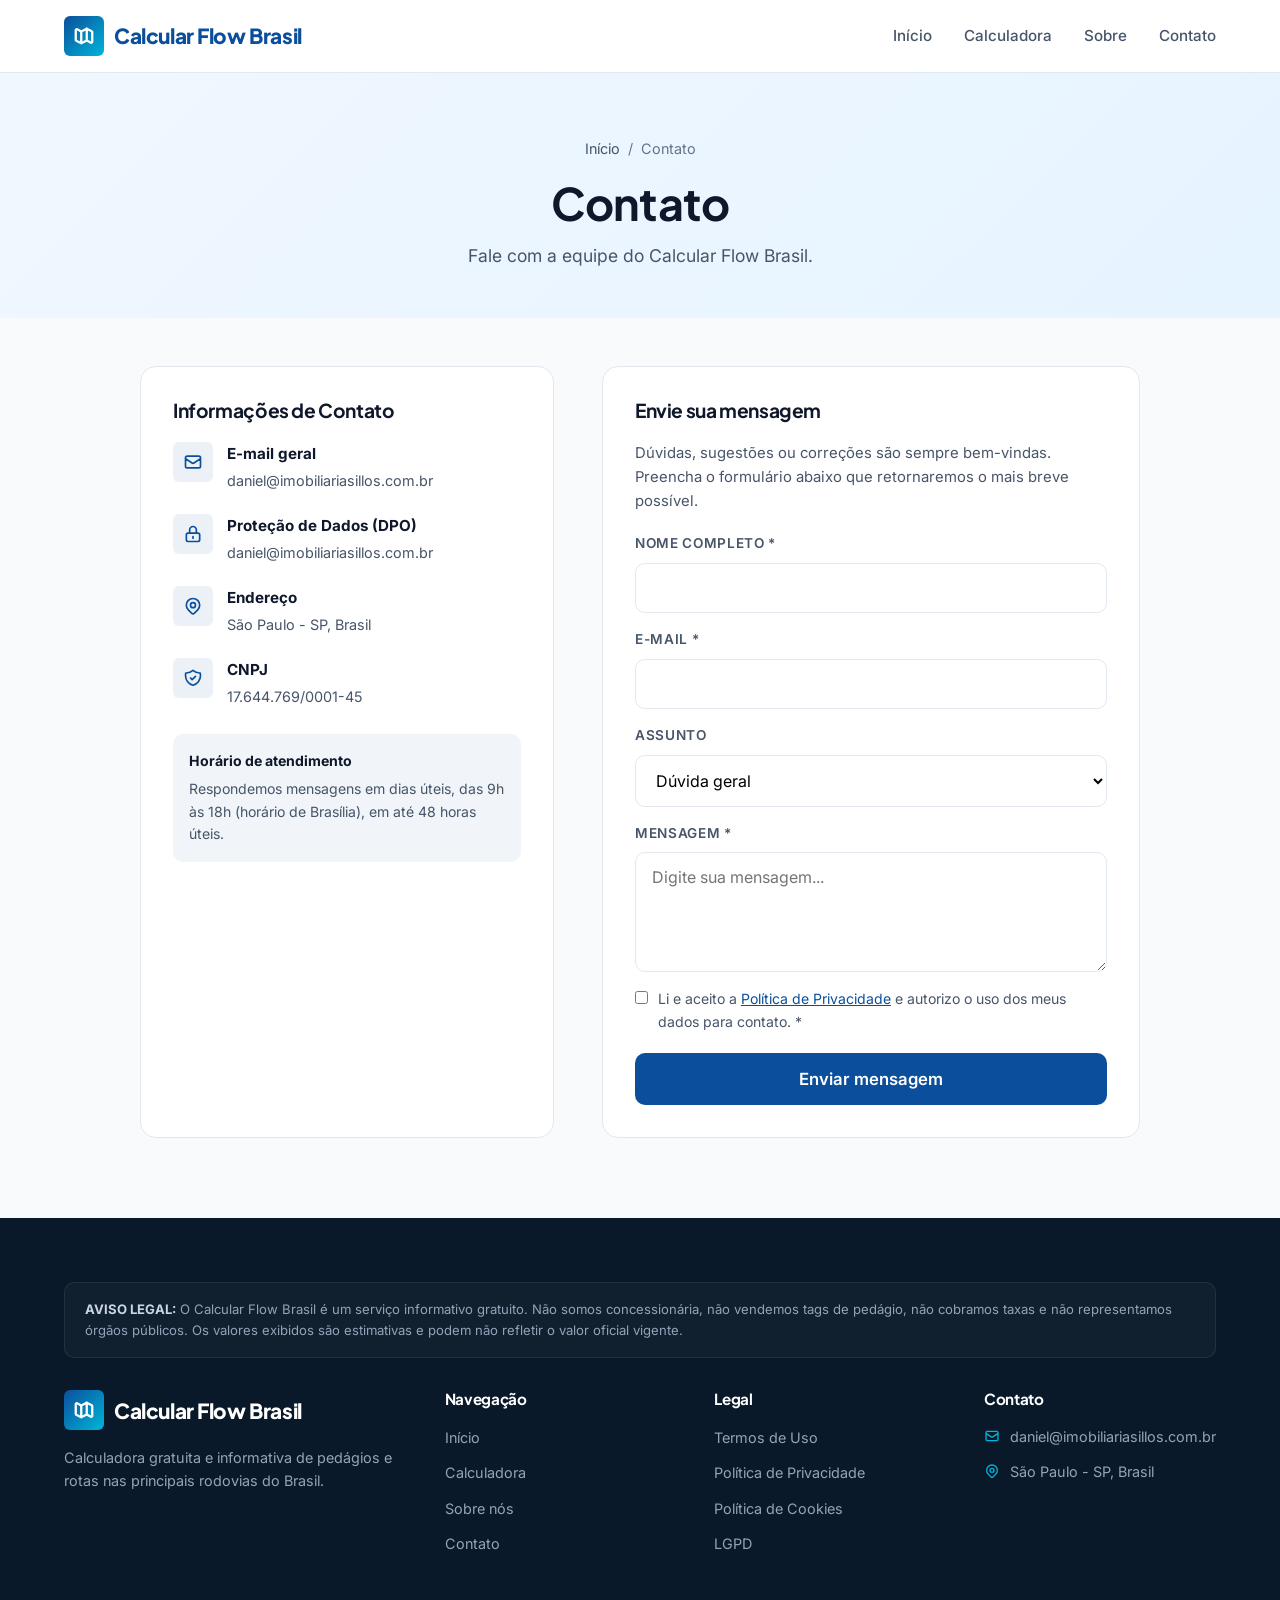
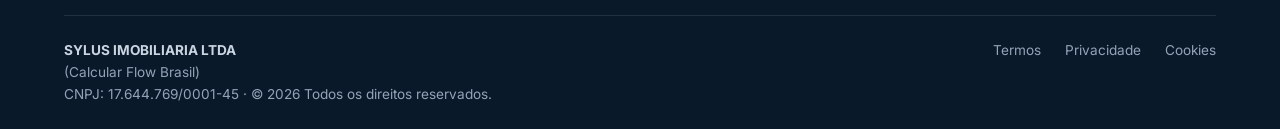
==== pages/contato.html @ 5f9f542f "Add files via upload" ====
<!DOCTYPE html>
<html lang="pt-BR">
<head>
<meta charset="UTF-8">
<meta name="viewport" content="width=device-width, initial-scale=1.0">
<title>Contato - Calcular Flow Brasil</title>
<meta name="description" content="Entre em contato com o Calcular Flow Brasil. Dúvidas, sugestões ou correções.">
<meta name="robots" content="index, follow">
<link rel="canonical" href="https://calcularflowbrasil.com.br/pages/contato.html">

<link rel="preconnect" href="https://fonts.googleapis.com">
<link rel="preconnect" href="https://fonts.gstatic.com" crossorigin>
<link href="https://fonts.googleapis.com/css2?family=Plus+Jakarta+Sans:wght@500;600;700;800&family=Inter:wght@400;500;600;700&display=swap" rel="stylesheet">
<link rel="stylesheet" href="../assets/styles.css">
</head>
<body>

<header class="site-header">
    <div class="container header-inner">
        <a href="../index.html" class="logo">
            <span class="logo-icon">
                <svg width="22" height="22" fill="none" viewBox="0 0 24 24" stroke="currentColor" stroke-width="2.5">
                    <path stroke-linecap="round" stroke-linejoin="round" d="M9 20l-5.447-2.724A1 1 0 013 16.382V5.618a1 1 0 011.447-.894L9 7m0 13l6-3m-6 3V7m6 10l4.553 2.276A1 1 0 0021 18.382V7.618a1 1 0 00-.553-.894L15 4m0 13V4m0 0L9 7"/>
                </svg>
            </span>
            Calcular Flow Brasil
        </a>
        <nav class="nav">
            <a href="../index.html">Início</a>
            <a href="../index.html#calculadora">Calculadora</a>
            <a href="sobre.html">Sobre</a>
            <a href="contato.html">Contato</a>
        </nav>
        <button class="menu-toggle" aria-label="Abrir menu">☰</button>
    </div>
</header>

<section class="page-hero">
    <div class="container">
        <div class="breadcrumb">
            <a href="../index.html">Início</a> &nbsp;/&nbsp; Contato
        </div>
        <h1>Contato</h1>
        <p>Fale com a equipe do Calcular Flow Brasil.</p>
    </div>
</section>

<section class="section" style="padding-top: 48px;">
    <div class="container">
        <div class="contact-grid">
            <div class="contact-info">
                <h3>Informações de Contato</h3>
                <div class="contact-info-item">
                    <div class="contact-info-item-icon">
                        <svg width="20" height="20" fill="none" viewBox="0 0 24 24" stroke="currentColor" stroke-width="2">
                            <path stroke-linecap="round" stroke-linejoin="round" d="M3 8l7.89 5.26a2 2 0 002.22 0L21 8M5 19h14a2 2 0 002-2V7a2 2 0 00-2-2H5a2 2 0 00-2 2v10a2 2 0 002 2z"/>
                        </svg>
                    </div>
                    <div>
                        <strong>E-mail geral</strong>
                        <span>daniel@imobiliariasillos.com.br</span>
                    </div>
                </div>
                <div class="contact-info-item">
                    <div class="contact-info-item-icon">
                        <svg width="20" height="20" fill="none" viewBox="0 0 24 24" stroke="currentColor" stroke-width="2">
                            <path stroke-linecap="round" stroke-linejoin="round" d="M12 15v2m-6 4h12a2 2 0 002-2v-6a2 2 0 00-2-2H6a2 2 0 00-2 2v6a2 2 0 002 2zm10-10V7a4 4 0 00-8 0v4h8z"/>
                        </svg>
                    </div>
                    <div>
                        <strong>Proteção de Dados (DPO)</strong>
                        <span>daniel@imobiliariasillos.com.br</span>
                    </div>
                </div>
                <div class="contact-info-item">
                    <div class="contact-info-item-icon">
                        <svg width="20" height="20" fill="none" viewBox="0 0 24 24" stroke="currentColor" stroke-width="2">
                            <path stroke-linecap="round" stroke-linejoin="round" d="M17.657 16.657L13.414 20.9a1.998 1.998 0 01-2.827 0l-4.244-4.243a8 8 0 1111.314 0z"/>
                            <path stroke-linecap="round" stroke-linejoin="round" d="M15 11a3 3 0 11-6 0 3 3 0 016 0z"/>
                        </svg>
                    </div>
                    <div>
                        <strong>Endereço</strong>
                        <span>São Paulo - SP, Brasil</span>
                    </div>
                </div>
                <div class="contact-info-item">
                    <div class="contact-info-item-icon">
                        <svg width="20" height="20" fill="none" viewBox="0 0 24 24" stroke="currentColor" stroke-width="2">
                            <path stroke-linecap="round" stroke-linejoin="round" d="M9 12l2 2 4-4m5.618-4.016A11.955 11.955 0 0112 2.944a11.955 11.955 0 01-8.618 3.04A12.02 12.02 0 003 9c0 5.591 3.824 10.29 9 11.622 5.176-1.332 9-6.03 9-11.622 0-1.042-.133-2.052-.382-3.016z"/>
                        </svg>
                    </div>
                    <div>
                        <strong>CNPJ</strong>
                        <span>17.644.769/0001-45</span>
                    </div>
                </div>
                <div style="margin-top: 24px; padding: 16px; background: var(--color-surface-alt); border-radius: var(--radius-md); font-size: 0.88rem; color: var(--color-text-muted); line-height: 1.6;">
                    <strong style="color: var(--color-text); display: block; margin-bottom: 6px;">Horário de atendimento</strong>
                    Respondemos mensagens em dias úteis, das 9h às 18h (horário de Brasília), em até 48 horas úteis.
                </div>
            </div>

            <div class="contact-form">
                <h3>Envie sua mensagem</h3>
                <p style="color: var(--color-text-muted); font-size: 0.93rem; margin-bottom: 20px;">
                    Dúvidas, sugestões ou correções são sempre bem-vindas. Preencha o formulário abaixo que retornaremos o mais breve possível.
                </p>

                <div class="form-message" id="form-message"></div>

                <form id="contact-form">
                    <div class="form-group">
                        <label class="form-label" for="nome">Nome completo *</label>
                        <input type="text" id="nome" name="nome" class="form-input" required>
                    </div>
                    <div class="form-group">
                        <label class="form-label" for="email">E-mail *</label>
                        <input type="email" id="email" name="email" class="form-input" required>
                    </div>
                    <div class="form-group">
                        <label class="form-label" for="assunto">Assunto</label>
                        <select id="assunto" name="assunto" class="form-select">
                            <option value="duvida">Dúvida geral</option>
                            <option value="correcao">Correção de valor</option>
                            <option value="sugestao">Sugestão de melhoria</option>
                            <option value="dpo">Proteção de dados (LGPD)</option>
                            <option value="imprensa">Imprensa</option>
                            <option value="outro">Outro</option>
                        </select>
                    </div>
                    <div class="form-group">
                        <label class="form-label" for="mensagem">Mensagem *</label>
                        <textarea id="mensagem" name="mensagem" class="form-input" required placeholder="Digite sua mensagem..."></textarea>
                    </div>
                    <div style="display: flex; align-items: flex-start; gap: 10px; margin-bottom: 20px; font-size: 0.88rem; color: var(--color-text-muted);">
                        <input type="checkbox" id="privacy-consent" required style="margin-top: 3px; accent-color: var(--color-primary);">
                        <label for="privacy-consent">
                            Li e aceito a <a href="privacidade.html" target="_blank" style="color: var(--color-primary); text-decoration: underline;">Política de Privacidade</a> e autorizo o uso dos meus dados para contato. *
                        </label>
                    </div>
                    <button type="submit" class="btn btn-primary btn-block btn-lg">Enviar mensagem</button>
                </form>
            </div>
        </div>
    </div>
</section>

<footer class="site-footer">
    <div class="container">
        <div class="footer-disclaimer">
            <strong>AVISO LEGAL:</strong> O Calcular Flow Brasil é um serviço informativo gratuito. Não somos concessionária, não vendemos tags de pedágio, não cobramos taxas e não representamos órgãos públicos. Os valores exibidos são estimativas e podem não refletir o valor oficial vigente.
        </div>
        <div class="footer-grid">
            <div class="footer-brand">
                <div class="logo">
                    <span class="logo-icon">
                        <svg width="22" height="22" fill="none" viewBox="0 0 24 24" stroke="currentColor" stroke-width="2.5">
                            <path stroke-linecap="round" stroke-linejoin="round" d="M9 20l-5.447-2.724A1 1 0 013 16.382V5.618a1 1 0 011.447-.894L9 7m0 13l6-3m-6 3V7m6 10l4.553 2.276A1 1 0 0021 18.382V7.618a1 1 0 00-.553-.894L15 4m0 13V4m0 0L9 7"/>
                        </svg>
                    </span>
                    Calcular Flow Brasil
                </div>
                <p>Calculadora gratuita e informativa de pedágios e rotas nas principais rodovias do Brasil.</p>
            </div>
            <div class="footer-column">
                <h4>Navegação</h4>
                <ul>
                    <li><a href="../index.html">Início</a></li>
                    <li><a href="../index.html#calculadora">Calculadora</a></li>
                    <li><a href="sobre.html">Sobre nós</a></li>
                    <li><a href="contato.html">Contato</a></li>
                </ul>
            </div>
            <div class="footer-column">
                <h4>Legal</h4>
                <ul>
                    <li><a href="termos.html">Termos de Uso</a></li>
                    <li><a href="privacidade.html">Política de Privacidade</a></li>
                    <li><a href="cookies.html">Política de Cookies</a></li>
                    <li><a href="lgpd.html">LGPD</a></li>
                </ul>
            </div>
            <div class="footer-column">
                <h4>Contato</h4>
                <div class="footer-contact-item">
                    <svg width="16" height="16" fill="none" viewBox="0 0 24 24" stroke="currentColor" stroke-width="2">
                        <path stroke-linecap="round" stroke-linejoin="round" d="M3 8l7.89 5.26a2 2 0 002.22 0L21 8M5 19h14a2 2 0 002-2V7a2 2 0 00-2-2H5a2 2 0 00-2 2v10a2 2 0 002 2z"/>
                    </svg>
                    <span>daniel@imobiliariasillos.com.br</span>
                </div>
                <div class="footer-contact-item">
                    <svg width="16" height="16" fill="none" viewBox="0 0 24 24" stroke="currentColor" stroke-width="2">
                        <path stroke-linecap="round" stroke-linejoin="round" d="M17.657 16.657L13.414 20.9a1.998 1.998 0 01-2.827 0l-4.244-4.243a8 8 0 1111.314 0z"/>
                        <path stroke-linecap="round" stroke-linejoin="round" d="M15 11a3 3 0 11-6 0 3 3 0 016 0z"/>
                    </svg>
                    <span>São Paulo - SP, Brasil</span>
                </div>
            </div>
        </div>
        <div class="footer-bottom">
            <div>
                <strong style="color: #CBD5E1;">SYLUS IMOBILIARIA LTDA</strong><br>
                <span style="color: #94A3B8;">(Calcular Flow Brasil)</span><br>
                CNPJ: 17.644.769/0001-45 &middot; © 2026 Todos os direitos reservados.
            </div>
            <div class="footer-legal">
                <a href="termos.html">Termos</a>
                <a href="privacidade.html">Privacidade</a>
                <a href="cookies.html">Cookies</a>
            </div>
        </div>
    </div>
</footer>

<script src="../assets/script.js"></script>
</body>
</html>
---- assets/styles.css ----
/* ===== Design System ===== */
:root {
    --color-primary: #0B4F9C;
    --color-primary-dark: #083A75;
    --color-primary-light: #1E6FC4;
    --color-accent: #00B5D8;
    --color-accent-dark: #0091AD;
    --color-success: #10B981;
    --color-warning: #F59E0B;
    --color-danger: #EF4444;

    --color-bg: #F8FAFC;
    --color-surface: #FFFFFF;
    --color-surface-alt: #F1F5F9;
    --color-border: #E2E8F0;
    --color-border-strong: #CBD5E1;

    --color-text: #0F172A;
    --color-text-muted: #475569;
    --color-text-light: #64748B;

    --shadow-sm: 0 1px 2px rgba(15, 23, 42, 0.06);
    --shadow-md: 0 4px 12px rgba(15, 23, 42, 0.08);
    --shadow-lg: 0 12px 32px rgba(15, 23, 42, 0.1);
    --shadow-xl: 0 24px 56px rgba(15, 23, 42, 0.14);

    --radius-sm: 6px;
    --radius-md: 10px;
    --radius-lg: 16px;
    --radius-xl: 24px;

    --font-display: 'Plus Jakarta Sans', system-ui, sans-serif;
    --font-body: 'Inter', system-ui, sans-serif;

    --container: 1200px;
}

* {
    box-sizing: border-box;
    margin: 0;
    padding: 0;
}

html {
    scroll-behavior: smooth;
}

body {
    font-family: var(--font-body);
    color: var(--color-text);
    background: var(--color-bg);
    line-height: 1.6;
    -webkit-font-smoothing: antialiased;
}

img {
    max-width: 100%;
    height: auto;
    display: block;
}

a {
    color: var(--color-primary);
    text-decoration: none;
    transition: color 0.2s;
}

a:hover {
    color: var(--color-primary-dark);
}

h1, h2, h3, h4, h5, h6 {
    font-family: var(--font-display);
    font-weight: 700;
    line-height: 1.2;
    color: var(--color-text);
    letter-spacing: -0.02em;
}

.container {
    max-width: var(--container);
    margin: 0 auto;
    padding: 0 24px;
}

/* ===== Header ===== */
.site-header {
    background: var(--color-surface);
    border-bottom: 1px solid var(--color-border);
    position: sticky;
    top: 0;
    z-index: 100;
    backdrop-filter: saturate(180%) blur(10px);
    background: rgba(255, 255, 255, 0.95);
}

.header-inner {
    display: flex;
    align-items: center;
    justify-content: space-between;
    height: 72px;
}

.logo {
    display: flex;
    align-items: center;
    gap: 10px;
    font-family: var(--font-display);
    font-weight: 800;
    font-size: 1.3rem;
    color: var(--color-primary);
    letter-spacing: -0.02em;
}

.logo-icon {
    width: 40px;
    height: 40px;
    background: linear-gradient(135deg, var(--color-primary) 0%, var(--color-accent) 100%);
    border-radius: var(--radius-sm);
    display: flex;
    align-items: center;
    justify-content: center;
    color: white;
    font-size: 1.2rem;
}

.nav {
    display: flex;
    gap: 32px;
    align-items: center;
}

.nav a {
    color: var(--color-text-muted);
    font-weight: 500;
    font-size: 0.95rem;
}

.nav a:hover, .nav a.active {
    color: var(--color-primary);
}

.menu-toggle {
    display: none;
    background: none;
    border: none;
    cursor: pointer;
    padding: 8px;
    font-size: 1.5rem;
    color: var(--color-text);
}

/* ===== Buttons ===== */
.btn {
    display: inline-flex;
    align-items: center;
    justify-content: center;
    gap: 8px;
    padding: 12px 24px;
    border-radius: var(--radius-md);
    font-weight: 600;
    font-size: 0.95rem;
    cursor: pointer;
    border: none;
    transition: all 0.2s;
    text-decoration: none;
    font-family: var(--font-body);
}

.btn-primary {
    background: var(--color-primary);
    color: white;
}

.btn-primary:hover {
    background: var(--color-primary-dark);
    color: white;
    transform: translateY(-1px);
    box-shadow: var(--shadow-md);
}

.btn-secondary {
    background: var(--color-surface);
    color: var(--color-primary);
    border: 1px solid var(--color-border-strong);
}

.btn-secondary:hover {
    background: var(--color-surface-alt);
    border-color: var(--color-primary);
}

.btn-lg {
    padding: 16px 32px;
    font-size: 1.05rem;
}

.btn-block {
    width: 100%;
}

/* ===== Hero ===== */
.hero {
    position: relative;
    padding: 80px 0 100px;
    background: linear-gradient(135deg, #F0F7FF 0%, #E6F4FF 100%);
    overflow: hidden;
}

.hero::before {
    content: "";
    position: absolute;
    top: -100px;
    right: -100px;
    width: 500px;
    height: 500px;
    background: radial-gradient(circle, rgba(0, 181, 216, 0.15) 0%, transparent 70%);
    border-radius: 50%;
}

.hero::after {
    content: "";
    position: absolute;
    bottom: -150px;
    left: -100px;
    width: 400px;
    height: 400px;
    background: radial-gradient(circle, rgba(11, 79, 156, 0.12) 0%, transparent 70%);
    border-radius: 50%;
}

.hero-inner {
    position: relative;
    display: grid;
    grid-template-columns: 1.1fr 1fr;
    gap: 64px;
    align-items: center;
}

.hero-badge {
    display: inline-flex;
    align-items: center;
    gap: 8px;
    padding: 6px 14px;
    background: rgba(255, 255, 255, 0.8);
    border: 1px solid var(--color-border);
    border-radius: 999px;
    font-size: 0.85rem;
    color: var(--color-primary);
    font-weight: 600;
    margin-bottom: 20px;
}

.hero h1 {
    font-size: clamp(2.2rem, 4.5vw, 3.4rem);
    margin-bottom: 20px;
}

.hero h1 span {
    background: linear-gradient(135deg, var(--color-primary) 0%, var(--color-accent) 100%);
    -webkit-background-clip: text;
    -webkit-text-fill-color: transparent;
    background-clip: text;
}

.hero-description {
    font-size: 1.15rem;
    color: var(--color-text-muted);
    margin-bottom: 32px;
    max-width: 540px;
}

.hero-trust {
    display: flex;
    gap: 24px;
    margin-top: 32px;
    flex-wrap: wrap;
}

.hero-trust-item {
    display: flex;
    align-items: center;
    gap: 8px;
    font-size: 0.9rem;
    color: var(--color-text-muted);
}

.hero-trust-item svg {
    color: var(--color-success);
    flex-shrink: 0;
}

.hero-image {
    position: relative;
    border-radius: var(--radius-xl);
    overflow: hidden;
    box-shadow: var(--shadow-xl);
}

.hero-image img {
    width: 100%;
    aspect-ratio: 16/10;
    object-fit: cover;
}

.hero-image-badge {
    position: absolute;
    bottom: 24px;
    left: 24px;
    background: white;
    padding: 16px 20px;
    border-radius: var(--radius-md);
    box-shadow: var(--shadow-lg);
    display: flex;
    align-items: center;
    gap: 12px;
}

.hero-image-badge strong {
    display: block;
    font-size: 1.1rem;
    color: var(--color-text);
}

.hero-image-badge small {
    color: var(--color-text-light);
    font-size: 0.8rem;
}

/* ===== Calculator Section ===== */
.calculator-section {
    padding: 64px 0;
    margin-top: -50px;
    position: relative;
    z-index: 2;
}

.calculator-card {
    background: var(--color-surface);
    border-radius: var(--radius-xl);
    padding: 40px;
    box-shadow: var(--shadow-xl);
    border: 1px solid var(--color-border);
}

.calculator-tabs {
    display: flex;
    gap: 8px;
    margin-bottom: 32px;
    border-bottom: 1px solid var(--color-border);
    padding-bottom: 0;
}

.tab-button {
    padding: 12px 20px;
    background: transparent;
    border: none;
    border-bottom: 2px solid transparent;
    font-weight: 600;
    color: var(--color-text-muted);
    cursor: pointer;
    font-size: 0.95rem;
    transition: all 0.2s;
    font-family: var(--font-body);
}

.tab-button.active {
    color: var(--color-primary);
    border-bottom-color: var(--color-primary);
}

.tab-button:hover:not(.active) {
    color: var(--color-text);
}

.calc-grid {
    display: grid;
    grid-template-columns: 1fr 1fr auto;
    gap: 16px;
    align-items: end;
}

.form-group {
    display: flex;
    flex-direction: column;
    gap: 8px;
}

.form-label {
    font-size: 0.85rem;
    font-weight: 600;
    color: var(--color-text-muted);
    text-transform: uppercase;
    letter-spacing: 0.05em;
}

.form-input {
    padding: 14px 16px;
    border: 1.5px solid var(--color-border);
    border-radius: var(--radius-md);
    font-size: 1rem;
    font-family: var(--font-body);
    background: var(--color-surface);
    transition: border-color 0.2s, box-shadow 0.2s;
    width: 100%;
}

.form-input:focus {
    outline: none;
    border-color: var(--color-primary);
    box-shadow: 0 0 0 3px rgba(11, 79, 156, 0.1);
}

.form-select {
    padding: 14px 16px;
    border: 1.5px solid var(--color-border);
    border-radius: var(--radius-md);
    font-size: 1rem;
    font-family: var(--font-body);
    background: var(--color-surface);
    cursor: pointer;
    width: 100%;
}

.vehicle-select {
    display: grid;
    grid-template-columns: repeat(4, 1fr);
    gap: 10px;
    margin-top: 24px;
}

.vehicle-option {
    border: 1.5px solid var(--color-border);
    border-radius: var(--radius-md);
    padding: 14px 10px;
    cursor: pointer;
    text-align: center;
    transition: all 0.2s;
    background: var(--color-surface);
    display: flex;
    flex-direction: column;
    align-items: center;
    gap: 6px;
}

.vehicle-option:hover {
    border-color: var(--color-primary);
    background: var(--color-surface-alt);
}

.vehicle-option.selected {
    border-color: var(--color-primary);
    background: rgba(11, 79, 156, 0.05);
    box-shadow: 0 0 0 1px var(--color-primary);
}

.vehicle-option svg {
    color: var(--color-primary);
}

.vehicle-option span {
    font-size: 0.85rem;
    font-weight: 600;
    color: var(--color-text);
}

.vehicle-option small {
    font-size: 0.7rem;
    color: var(--color-text-light);
}

/* ===== Sections ===== */
.section {
    padding: 80px 0;
}

.section-header {
    text-align: center;
    max-width: 700px;
    margin: 0 auto 56px;
}

.section-eyebrow {
    display: inline-block;
    color: var(--color-primary);
    font-size: 0.85rem;
    font-weight: 700;
    text-transform: uppercase;
    letter-spacing: 0.1em;
    margin-bottom: 12px;
}

.section-title {
    font-size: clamp(1.8rem, 3.5vw, 2.5rem);
    margin-bottom: 16px;
}

.section-subtitle {
    color: var(--color-text-muted);
    font-size: 1.1rem;
}

/* ===== Features Grid ===== */
.features-grid {
    display: grid;
    grid-template-columns: repeat(3, 1fr);
    gap: 24px;
}

.feature-card {
    background: var(--color-surface);
    padding: 32px;
    border-radius: var(--radius-lg);
    border: 1px solid var(--color-border);
    transition: all 0.3s;
}

.feature-card:hover {
    transform: translateY(-4px);
    box-shadow: var(--shadow-lg);
    border-color: var(--color-primary-light);
}

.feature-icon {
    width: 56px;
    height: 56px;
    background: linear-gradient(135deg, rgba(11, 79, 156, 0.1) 0%, rgba(0, 181, 216, 0.1) 100%);
    border-radius: var(--radius-md);
    display: flex;
    align-items: center;
    justify-content: center;
    color: var(--color-primary);
    margin-bottom: 20px;
}

.feature-card h3 {
    font-size: 1.25rem;
    margin-bottom: 12px;
}

.feature-card p {
    color: var(--color-text-muted);
    font-size: 0.95rem;
}

/* ===== How it works ===== */
.steps {
    display: grid;
    grid-template-columns: repeat(3, 1fr);
    gap: 24px;
    position: relative;
}

.step {
    background: var(--color-surface);
    padding: 32px;
    border-radius: var(--radius-lg);
    border: 1px solid var(--color-border);
    position: relative;
}

.step-number {
    display: inline-flex;
    align-items: center;
    justify-content: center;
    width: 44px;
    height: 44px;
    background: var(--color-primary);
    color: white;
    font-weight: 800;
    font-size: 1.1rem;
    border-radius: 50%;
    margin-bottom: 16px;
    font-family: var(--font-display);
}

.step h3 {
    font-size: 1.2rem;
    margin-bottom: 8px;
}

.step p {
    color: var(--color-text-muted);
    font-size: 0.95rem;
}

/* ===== Info Section with Image ===== */
.info-section {
    background: var(--color-surface);
    border-top: 1px solid var(--color-border);
    border-bottom: 1px solid var(--color-border);
}

.info-grid {
    display: grid;
    grid-template-columns: 1fr 1fr;
    gap: 64px;
    align-items: center;
}

.info-image {
    border-radius: var(--radius-xl);
    overflow: hidden;
    box-shadow: var(--shadow-lg);
}

.info-image img {
    width: 100%;
    aspect-ratio: 4/3;
    object-fit: cover;
}

.info-content h2 {
    font-size: clamp(1.8rem, 3vw, 2.3rem);
    margin-bottom: 20px;
}

.info-content p {
    color: var(--color-text-muted);
    font-size: 1.05rem;
    margin-bottom: 16px;
}

.info-list {
    list-style: none;
    padding: 0;
    margin: 24px 0 32px;
}

.info-list li {
    display: flex;
    align-items: flex-start;
    gap: 12px;
    margin-bottom: 14px;
    color: var(--color-text);
    font-size: 1rem;
}

.info-list li svg {
    color: var(--color-success);
    flex-shrink: 0;
    margin-top: 2px;
}

/* ===== FAQ ===== */
.faq-list {
    max-width: 800px;
    margin: 0 auto;
}

.faq-item {
    background: var(--color-surface);
    border: 1px solid var(--color-border);
    border-radius: var(--radius-md);
    margin-bottom: 12px;
    overflow: hidden;
    transition: box-shadow 0.2s;
}

.faq-item:hover {
    box-shadow: var(--shadow-sm);
}

.faq-question {
    padding: 20px 24px;
    display: flex;
    justify-content: space-between;
    align-items: center;
    cursor: pointer;
    font-weight: 600;
    color: var(--color-text);
    font-size: 1.02rem;
    user-select: none;
}

.faq-icon {
    transition: transform 0.3s;
    color: var(--color-primary);
    flex-shrink: 0;
    margin-left: 16px;
}

.faq-item.active .faq-icon {
    transform: rotate(45deg);
}

.faq-answer {
    max-height: 0;
    overflow: hidden;
    transition: max-height 0.3s ease;
}

.faq-item.active .faq-answer {
    max-height: 500px;
}

.faq-answer-inner {
    padding: 0 24px 20px;
    color: var(--color-text-muted);
    line-height: 1.7;
}

/* ===== CTA Section ===== */
.cta-section {
    background: linear-gradient(135deg, var(--color-primary) 0%, var(--color-primary-dark) 100%);
    color: white;
    text-align: center;
    position: relative;
    overflow: hidden;
}

.cta-section::before {
    content: "";
    position: absolute;
    inset: 0;
    background: radial-gradient(circle at 20% 50%, rgba(0, 181, 216, 0.25) 0%, transparent 50%);
}

.cta-section .container {
    position: relative;
    z-index: 1;
}

.cta-section h2 {
    color: white;
    font-size: clamp(1.8rem, 3vw, 2.4rem);
    margin-bottom: 16px;
}

.cta-section p {
    color: rgba(255, 255, 255, 0.9);
    font-size: 1.1rem;
    margin-bottom: 32px;
    max-width: 600px;
    margin-left: auto;
    margin-right: auto;
}

.cta-section .btn-primary {
    background: white;
    color: var(--color-primary);
}

.cta-section .btn-primary:hover {
    background: var(--color-bg);
}

/* ===== Footer ===== */
.site-footer {
    background: #0A1929;
    color: #94A3B8;
    padding: 64px 0 24px;
}

.footer-grid {
    display: grid;
    grid-template-columns: 1.5fr 1fr 1fr 1fr;
    gap: 48px;
    margin-bottom: 48px;
}

.footer-brand .logo {
    color: white;
    margin-bottom: 16px;
}

.footer-brand p {
    color: #94A3B8;
    font-size: 0.9rem;
    margin-bottom: 20px;
    line-height: 1.6;
}

.footer-column h4 {
    color: white;
    font-size: 0.95rem;
    margin-bottom: 16px;
    font-family: var(--font-display);
    font-weight: 700;
}

.footer-column ul {
    list-style: none;
    padding: 0;
}

.footer-column li {
    margin-bottom: 10px;
}

.footer-column a {
    color: #94A3B8;
    font-size: 0.9rem;
    transition: color 0.2s;
}

.footer-column a:hover {
    color: white;
}

.footer-contact-item {
    display: flex;
    align-items: flex-start;
    gap: 10px;
    color: #94A3B8;
    font-size: 0.9rem;
    margin-bottom: 12px;
}

.footer-contact-item svg {
    flex-shrink: 0;
    margin-top: 3px;
    color: var(--color-accent);
}

.footer-bottom {
    border-top: 1px solid rgba(255, 255, 255, 0.1);
    padding-top: 24px;
    display: flex;
    flex-wrap: wrap;
    justify-content: space-between;
    gap: 16px;
    font-size: 0.85rem;
}

.footer-bottom a {
    color: #94A3B8;
}

.footer-legal {
    display: flex;
    gap: 24px;
    flex-wrap: wrap;
}

.footer-disclaimer {
    background: rgba(255, 255, 255, 0.03);
    border: 1px solid rgba(255, 255, 255, 0.08);
    border-radius: var(--radius-md);
    padding: 16px 20px;
    margin-bottom: 32px;
    font-size: 0.82rem;
    line-height: 1.6;
    color: #94A3B8;
}

.footer-disclaimer strong {
    color: #CBD5E1;
}

/* ===== Cookie Banner ===== */
.cookie-banner {
    position: fixed;
    bottom: 20px;
    left: 20px;
    right: 20px;
    max-width: 520px;
    margin: 0 auto;
    background: var(--color-surface);
    border-radius: var(--radius-lg);
    box-shadow: var(--shadow-xl);
    padding: 24px;
    z-index: 9999;
    border: 1px solid var(--color-border);
    transform: translateY(200%);
    transition: transform 0.4s ease;
}

.cookie-banner.show {
    transform: translateY(0);
}

.cookie-banner h4 {
    font-size: 1.05rem;
    margin-bottom: 10px;
    display: flex;
    align-items: center;
    gap: 8px;
}

.cookie-banner p {
    font-size: 0.88rem;
    color: var(--color-text-muted);
    margin-bottom: 16px;
    line-height: 1.6;
}

.cookie-banner p a {
    color: var(--color-primary);
    text-decoration: underline;
}

.cookie-actions {
    display: flex;
    gap: 10px;
    flex-wrap: wrap;
}

.cookie-actions .btn {
    flex: 1;
    padding: 10px 16px;
    font-size: 0.9rem;
}

/* ===== Terms Modal ===== */
.terms-modal {
    position: fixed;
    inset: 0;
    background: rgba(15, 23, 42, 0.7);
    backdrop-filter: blur(4px);
    display: flex;
    align-items: center;
    justify-content: center;
    z-index: 10000;
    padding: 20px;
    opacity: 0;
    visibility: hidden;
    transition: opacity 0.3s, visibility 0.3s;
}

.terms-modal.show {
    opacity: 1;
    visibility: visible;
}

.terms-modal-content {
    background: var(--color-surface);
    border-radius: var(--radius-lg);
    max-width: 600px;
    width: 100%;
    max-height: 85vh;
    overflow: hidden;
    display: flex;
    flex-direction: column;
    transform: scale(0.95);
    transition: transform 0.3s;
}

.terms-modal.show .terms-modal-content {
    transform: scale(1);
}

.terms-modal-header {
    padding: 24px 32px;
    border-bottom: 1px solid var(--color-border);
}

.terms-modal-header h2 {
    font-size: 1.3rem;
    margin: 0;
}

.terms-modal-body {
    padding: 24px 32px;
    overflow-y: auto;
    flex: 1;
    font-size: 0.92rem;
    color: var(--color-text-muted);
    line-height: 1.7;
}

.terms-modal-body h4 {
    color: var(--color-text);
    margin: 16px 0 8px;
    font-size: 1rem;
}

.terms-modal-body p {
    margin-bottom: 12px;
}

.terms-checkbox {
    display: flex;
    align-items: flex-start;
    gap: 10px;
    padding: 16px 32px;
    background: var(--color-surface-alt);
    font-size: 0.9rem;
    cursor: pointer;
    user-select: none;
}

.terms-checkbox input[type="checkbox"] {
    margin-top: 3px;
    width: 18px;
    height: 18px;
    accent-color: var(--color-primary);
    cursor: pointer;
}

.terms-checkbox a {
    color: var(--color-primary);
    text-decoration: underline;
}

.terms-modal-footer {
    padding: 20px 32px;
    border-top: 1px solid var(--color-border);
    display: flex;
    justify-content: flex-end;
    gap: 10px;
}

.terms-modal-footer .btn {
    min-width: 120px;
}

.terms-modal-footer .btn:disabled {
    background: var(--color-border-strong);
    cursor: not-allowed;
    transform: none;
    box-shadow: none;
}

/* ===== Result Card ===== */
.result-card {
    margin-top: 32px;
    padding: 24px;
    background: linear-gradient(135deg, rgba(11, 79, 156, 0.04) 0%, rgba(0, 181, 216, 0.04) 100%);
    border: 1px solid var(--color-border);
    border-radius: var(--radius-md);
    display: none;
}

.result-card.show {
    display: block;
    animation: fadeIn 0.4s ease;
}

@keyframes fadeIn {
    from { opacity: 0; transform: translateY(10px); }
    to { opacity: 1; transform: translateY(0); }
}

.result-header {
    display: flex;
    justify-content: space-between;
    align-items: center;
    margin-bottom: 20px;
    flex-wrap: wrap;
    gap: 12px;
}

.result-header h3 {
    font-size: 1.2rem;
}

.result-summary {
    display: grid;
    grid-template-columns: repeat(4, 1fr);
    gap: 16px;
    margin-bottom: 24px;
}

.result-stat {
    background: var(--color-surface);
    padding: 14px;
    border-radius: var(--radius-sm);
    border: 1px solid var(--color-border);
}

.result-stat-label {
    font-size: 0.75rem;
    color: var(--color-text-light);
    text-transform: uppercase;
    letter-spacing: 0.05em;
    margin-bottom: 4px;
    font-weight: 600;
}

.result-stat-value {
    font-size: 1.3rem;
    font-weight: 700;
    color: var(--color-text);
    font-family: var(--font-display);
}

.result-stat-value.primary {
    color: var(--color-primary);
}

.toll-list {
    list-style: none;
    padding: 0;
}

.toll-list li {
    padding: 12px 16px;
    background: var(--color-surface);
    border: 1px solid var(--color-border);
    border-radius: var(--radius-sm);
    margin-bottom: 8px;
    display: flex;
    justify-content: space-between;
    align-items: center;
    font-size: 0.92rem;
}

.toll-list li .toll-name {
    display: flex;
    align-items: center;
    gap: 10px;
}

.toll-list li .toll-price {
    font-weight: 700;
    color: var(--color-primary);
}

.result-disclaimer {
    font-size: 0.82rem;
    color: var(--color-text-light);
    padding: 12px;
    background: rgba(245, 158, 11, 0.08);
    border-left: 3px solid var(--color-warning);
    border-radius: var(--radius-sm);
    margin-top: 16px;
}

/* ===== Legal Page ===== */
.legal-page {
    padding: 64px 0;
}

.legal-content {
    max-width: 820px;
    margin: 0 auto;
    background: var(--color-surface);
    padding: 48px;
    border-radius: var(--radius-lg);
    box-shadow: var(--shadow-sm);
    border: 1px solid var(--color-border);
}

.legal-content h1 {
    font-size: 2rem;
    margin-bottom: 8px;
}

.legal-content .last-updated {
    color: var(--color-text-light);
    font-size: 0.9rem;
    margin-bottom: 32px;
    padding-bottom: 20px;
    border-bottom: 1px solid var(--color-border);
}

.legal-content h2 {
    font-size: 1.35rem;
    margin: 32px 0 12px;
    color: var(--color-primary);
}

.legal-content h3 {
    font-size: 1.08rem;
    margin: 20px 0 10px;
}

.legal-content p {
    color: var(--color-text-muted);
    margin-bottom: 14px;
    line-height: 1.75;
}

.legal-content ul, .legal-content ol {
    color: var(--color-text-muted);
    margin: 12px 0 16px 24px;
    line-height: 1.75;
}

.legal-content li {
    margin-bottom: 6px;
}

.legal-content strong {
    color: var(--color-text);
}

.legal-content a {
    color: var(--color-primary);
    text-decoration: underline;
}

.legal-content table {
    width: 100%;
    border-collapse: collapse;
    margin: 16px 0;
    font-size: 0.93rem;
}

.legal-content th, .legal-content td {
    border: 1px solid var(--color-border);
    padding: 10px 14px;
    text-align: left;
}

.legal-content th {
    background: var(--color-surface-alt);
    font-weight: 600;
    color: var(--color-text);
}

/* ===== Page Hero (secondary pages) ===== */
.page-hero {
    background: linear-gradient(135deg, #F0F7FF 0%, #E6F4FF 100%);
    padding: 64px 0 48px;
    text-align: center;
}

.page-hero h1 {
    font-size: clamp(2rem, 4vw, 2.8rem);
    margin-bottom: 12px;
}

.page-hero p {
    color: var(--color-text-muted);
    font-size: 1.1rem;
    max-width: 600px;
    margin: 0 auto;
}

.breadcrumb {
    color: var(--color-text-light);
    font-size: 0.9rem;
    margin-bottom: 16px;
}

.breadcrumb a {
    color: var(--color-text-muted);
}

/* ===== Contact Page ===== */
.contact-grid {
    display: grid;
    grid-template-columns: 1fr 1.3fr;
    gap: 48px;
    max-width: 1000px;
    margin: 0 auto;
}

.contact-info {
    background: var(--color-surface);
    padding: 32px;
    border-radius: var(--radius-lg);
    border: 1px solid var(--color-border);
}

.contact-info h3 {
    font-size: 1.2rem;
    margin-bottom: 20px;
}

.contact-info-item {
    display: flex;
    gap: 14px;
    margin-bottom: 20px;
    align-items: flex-start;
}

.contact-info-item-icon {
    width: 40px;
    height: 40px;
    background: rgba(11, 79, 156, 0.08);
    border-radius: var(--radius-sm);
    display: flex;
    align-items: center;
    justify-content: center;
    color: var(--color-primary);
    flex-shrink: 0;
}

.contact-info-item strong {
    display: block;
    color: var(--color-text);
    margin-bottom: 2px;
    font-size: 0.95rem;
}

.contact-info-item span {
    color: var(--color-text-muted);
    font-size: 0.9rem;
}

.contact-form {
    background: var(--color-surface);
    padding: 32px;
    border-radius: var(--radius-lg);
    border: 1px solid var(--color-border);
}

.contact-form h3 {
    font-size: 1.2rem;
    margin-bottom: 20px;
}

.contact-form .form-group {
    margin-bottom: 16px;
}

.contact-form textarea.form-input {
    resize: vertical;
    min-height: 120px;
    font-family: var(--font-body);
}

.form-message {
    padding: 12px 16px;
    border-radius: var(--radius-sm);
    margin-bottom: 16px;
    display: none;
    font-size: 0.92rem;
}

.form-message.success {
    display: block;
    background: rgba(16, 185, 129, 0.1);
    color: var(--color-success);
    border: 1px solid rgba(16, 185, 129, 0.25);
}

/* ===== Responsive ===== */
@media (max-width: 960px) {
    .hero-inner,
    .info-grid,
    .contact-grid {
        grid-template-columns: 1fr;
        gap: 40px;
    }

    .features-grid,
    .steps {
        grid-template-columns: 1fr;
    }

    .footer-grid {
        grid-template-columns: 1fr 1fr;
        gap: 32px;
    }

    .calc-grid {
        grid-template-columns: 1fr;
    }

    .vehicle-select {
        grid-template-columns: repeat(2, 1fr);
    }

    .result-summary {
        grid-template-columns: repeat(2, 1fr);
    }
}

@media (max-width: 640px) {
    .nav {
        display: none;
        position: absolute;
        top: 72px;
        left: 0;
        right: 0;
        background: white;
        flex-direction: column;
        gap: 0;
        padding: 16px;
        box-shadow: var(--shadow-md);
        border-top: 1px solid var(--color-border);
    }

    .nav.open {
        display: flex;
    }

    .nav a {
        padding: 12px 16px;
        width: 100%;
        border-radius: var(--radius-sm);
    }

    .nav a:hover {
        background: var(--color-surface-alt);
    }

    .menu-toggle {
        display: block;
    }

    .hero {
        padding: 48px 0 72px;
    }

    .section, .legal-page {
        padding: 48px 0;
    }

    .calculator-card,
    .legal-content {
        padding: 24px;
    }

    .footer-grid {
        grid-template-columns: 1fr;
    }

    .cookie-banner {
        left: 12px;
        right: 12px;
        bottom: 12px;
        padding: 20px;
    }

    .terms-modal-content {
        max-height: 90vh;
    }

    .terms-modal-header,
    .terms-modal-body,
    .terms-checkbox,
    .terms-modal-footer {
        padding-left: 20px;
        padding-right: 20px;
    }
}
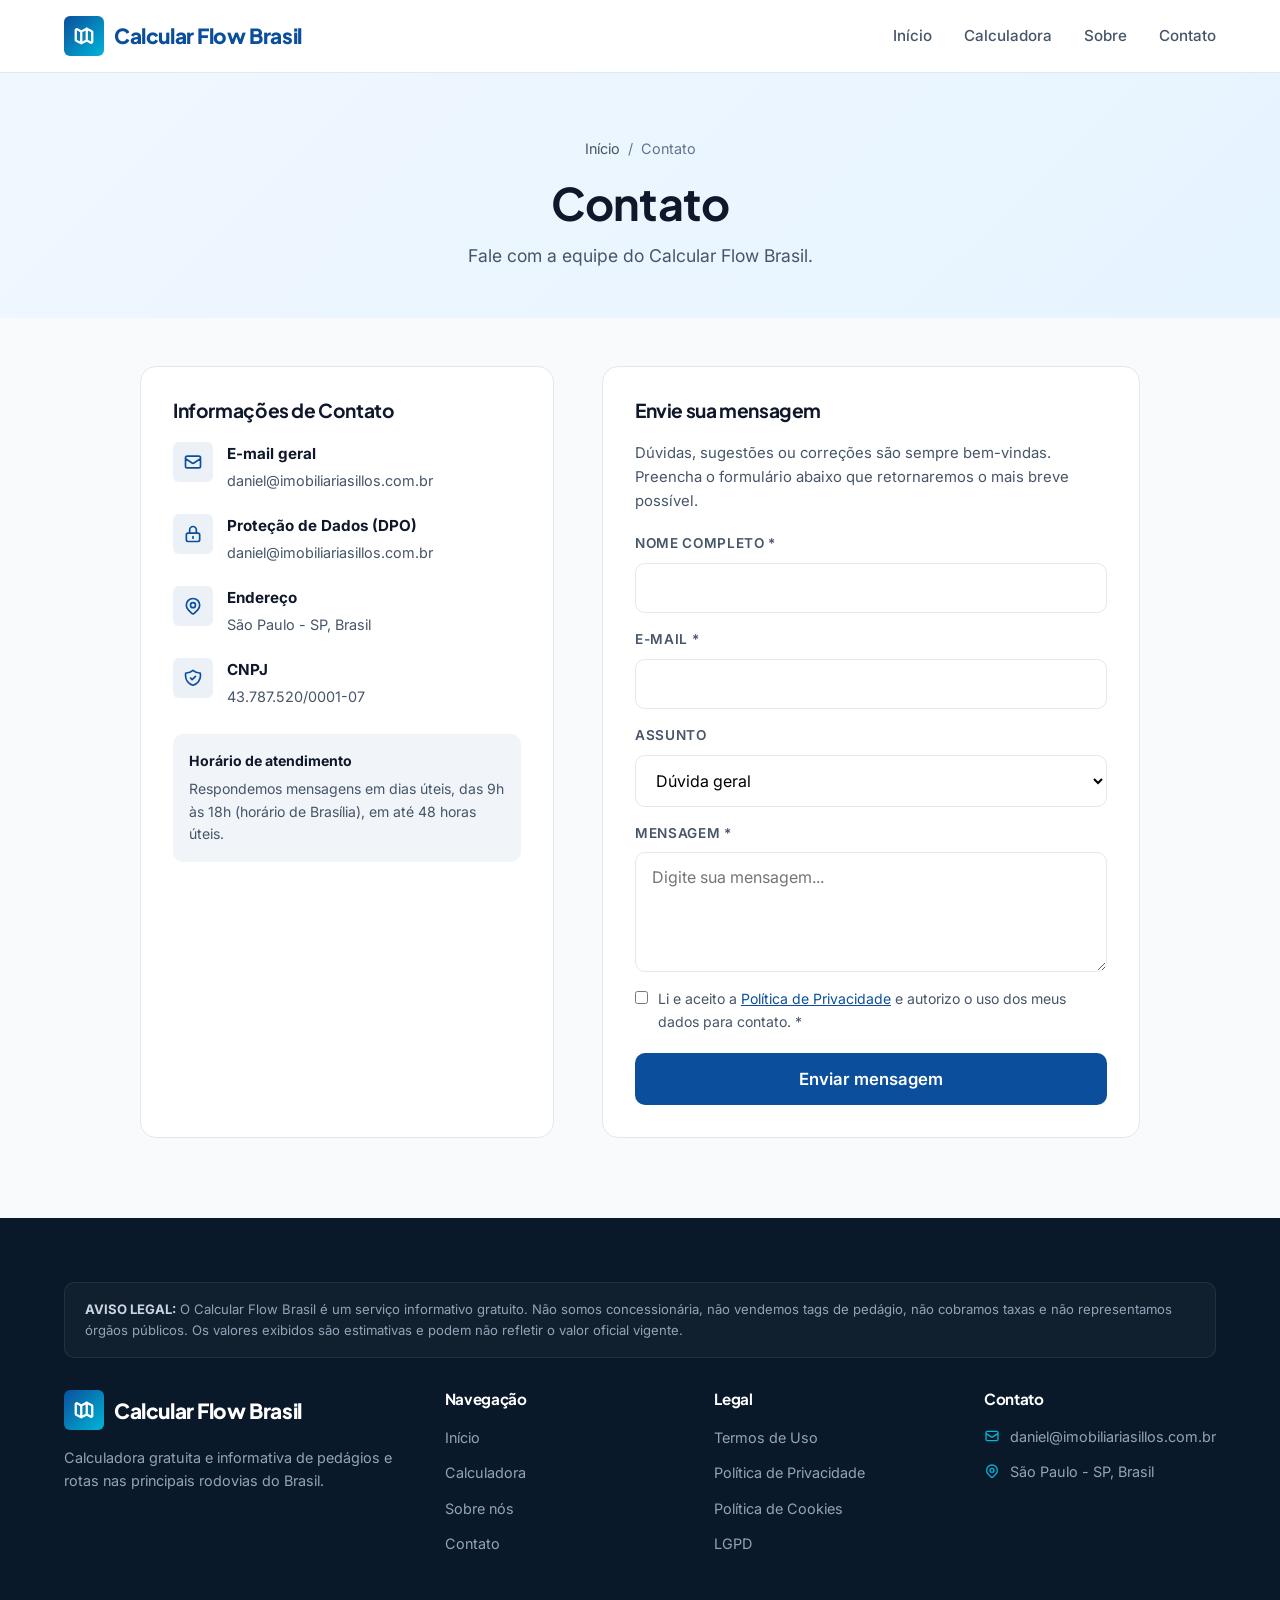
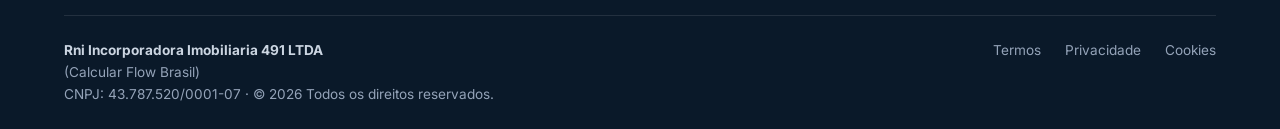
==== commit 8e7df1e7: "Add files via upload" ====
--- a/pages/contato.html
+++ b/pages/contato.html
@@ -92,7 +92,7 @@
                     </div>
                     <div>
                         <strong>CNPJ</strong>
-                        <span>17.644.769/0001-45</span>
+                        <span>43.787.520/0001-07</span>
                     </div>
                 </div>
                 <div style="margin-top: 24px; padding: 16px; background: var(--color-surface-alt); border-radius: var(--radius-md); font-size: 0.88rem; color: var(--color-text-muted); line-height: 1.6;">
@@ -200,9 +200,9 @@
         </div>
         <div class="footer-bottom">
             <div>
-                <strong style="color: #CBD5E1;">SYLUS IMOBILIARIA LTDA</strong><br>
+                <strong style="color: #CBD5E1;">Rni Incorporadora Imobiliaria 491 LTDA</strong><br>
                 <span style="color: #94A3B8;">(Calcular Flow Brasil)</span><br>
-                CNPJ: 17.644.769/0001-45 &middot; © 2026 Todos os direitos reservados.
+                CNPJ: 43.787.520/0001-07 &middot; © 2026 Todos os direitos reservados.
             </div>
             <div class="footer-legal">
                 <a href="termos.html">Termos</a>
